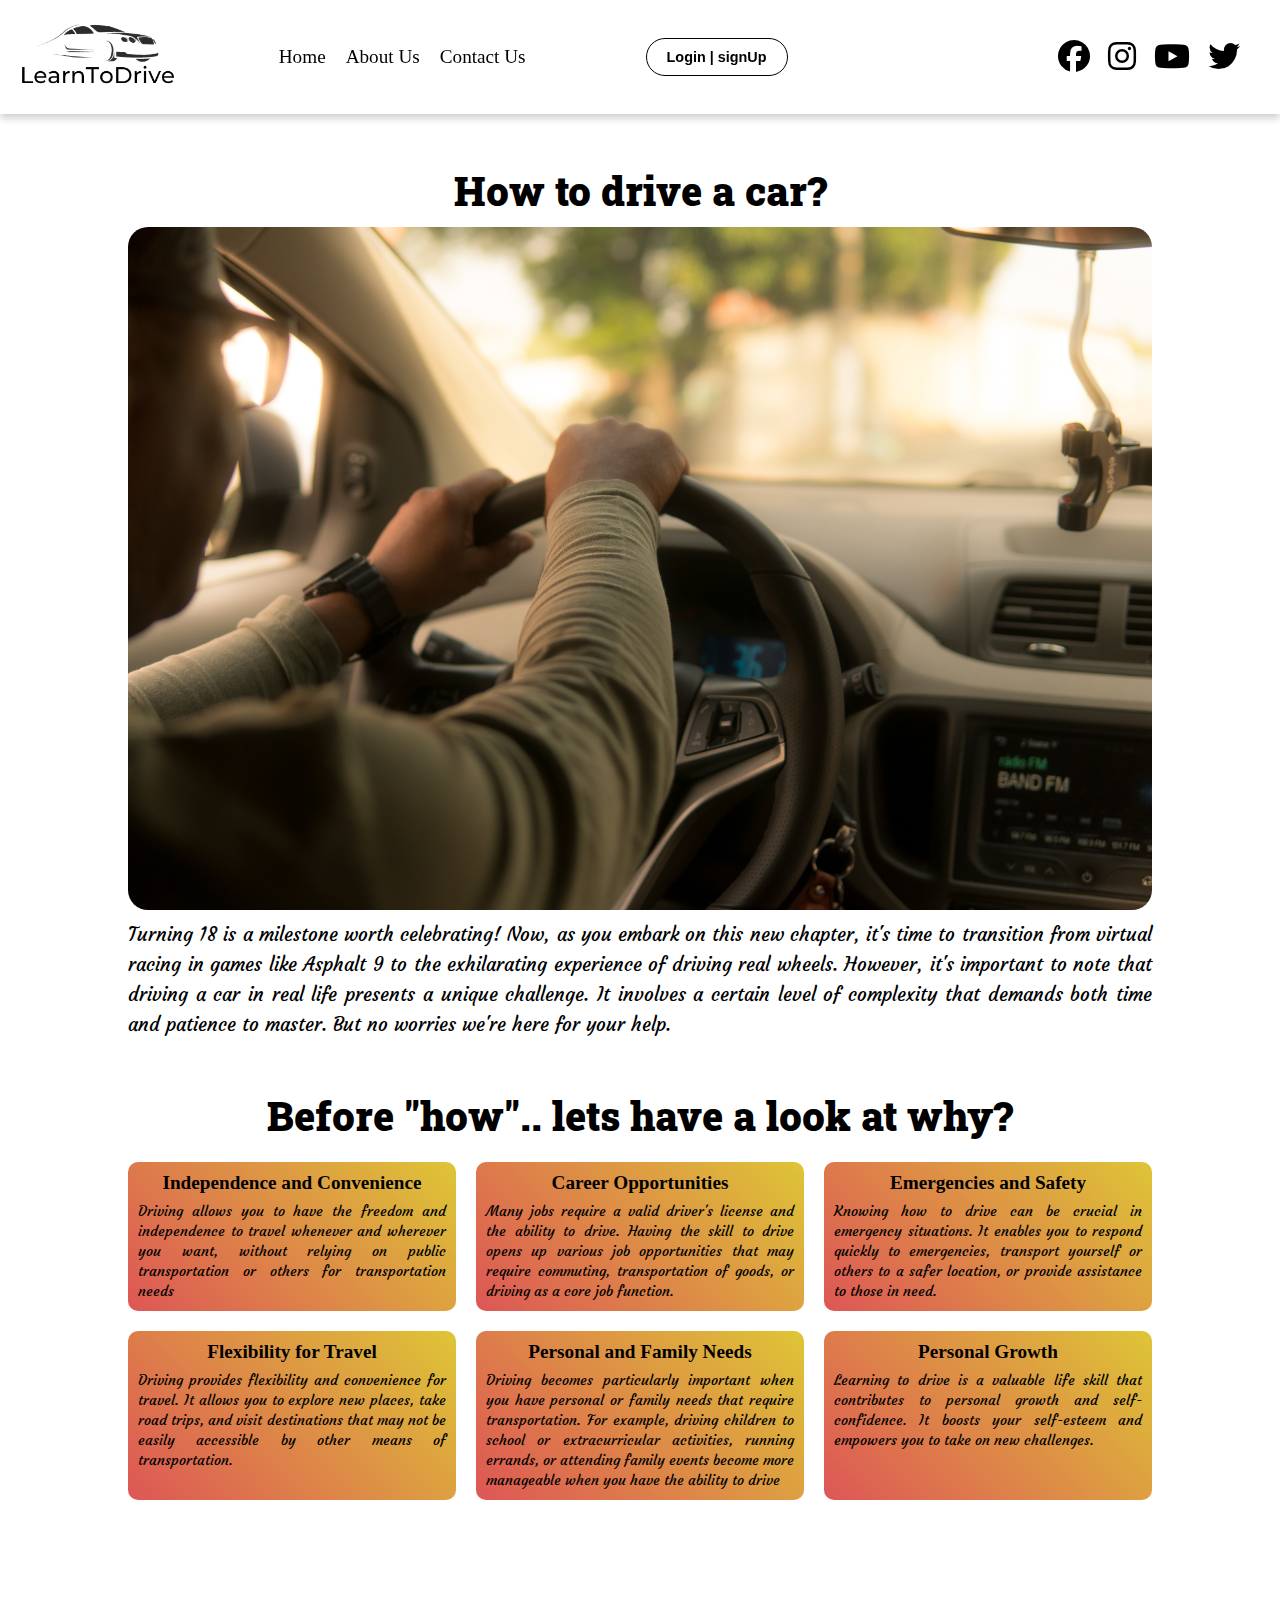
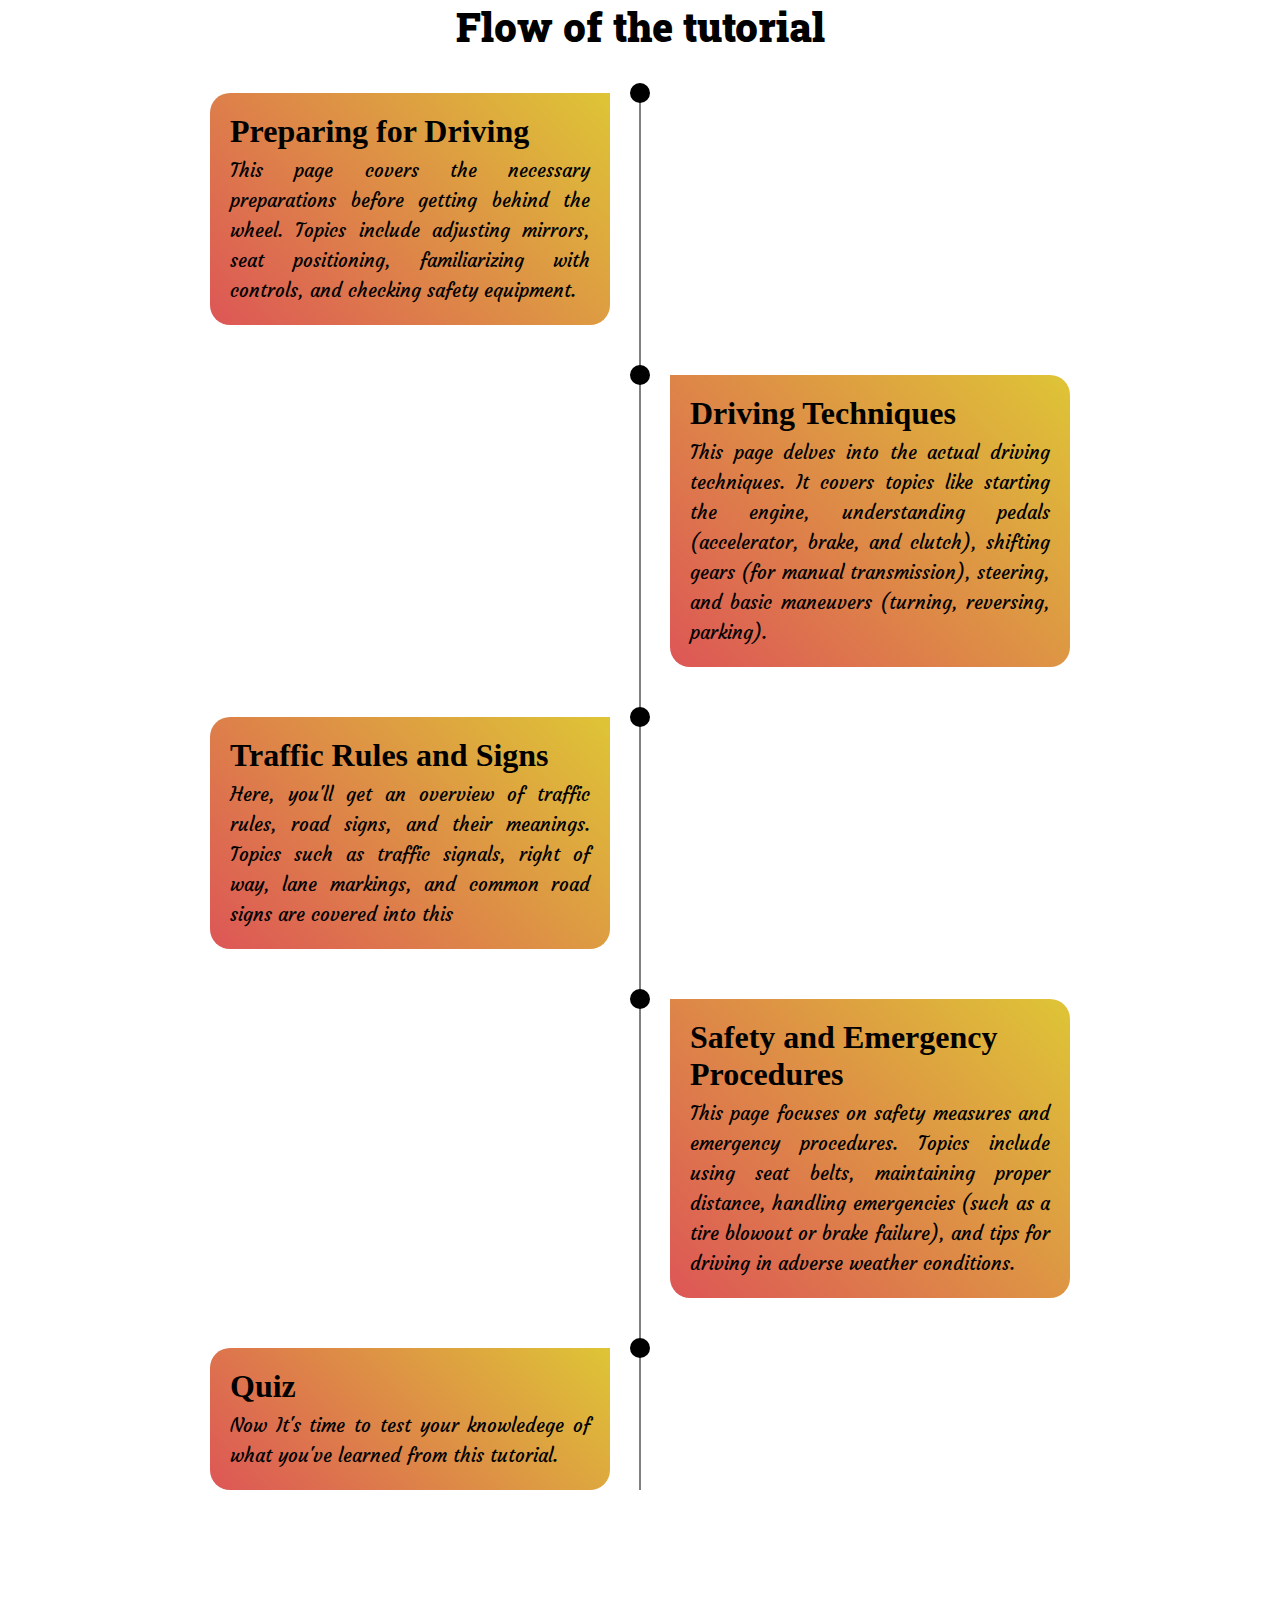
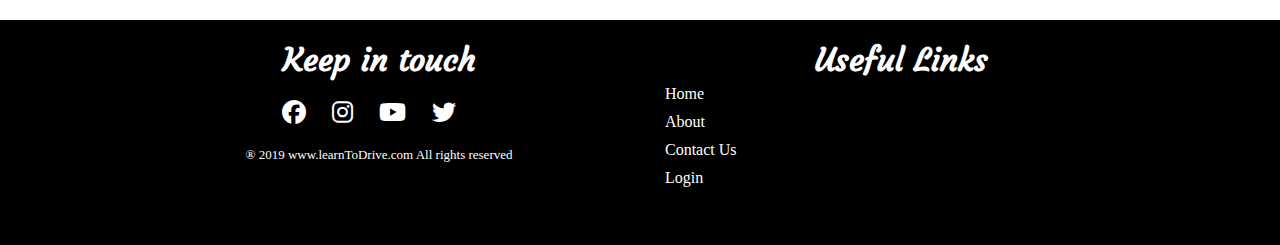
==== Src/index.html @ 408ba585 "Home page completed" ====
<!DOCTYPE html>
<html lang="en">

<head>
    <meta charset="UTF-8">
    <meta http-equiv="X-UA-Compatible" content="IE=edge">
    <meta name="viewport" content="width=device-width, initial-scale=1.0">
    <title>Home</title>
    <link rel="stylesheet" href="https://cdnjs.cloudflare.com/ajax/libs/font-awesome/6.4.0/css/all.min.css">
    <link rel="preconnect" href="https://fonts.googleapis.com">
    <link rel="preconnect" href="https://fonts.gstatic.com" crossorigin>
    <link href="https://fonts.googleapis.com/css2?family=Kalam:wght@300;400;700&display=swap" rel="stylesheet">
    <link href="https://fonts.googleapis.com/css2?family=Roboto+Slab:wght@400;500;700;900&display=swap"
        rel="stylesheet">
    <link rel="stylesheet" href="Styles\styles.css">
    <script src="Js\index.js"></script>
</head>

<body>
    <section class="hero">
        <nav class="navbar">
            <div class="nav-logo">
                <img src="\Public\Images\2-removebg-preview.png" alt="">
            </div>
            <div class="dropdown">
                <ul class="drop-links">
                    <li><a href="#">Home</a></li>
                    <li><a href="#">About Us</a></li>
                    <li><a href="#">Contact Us</a></li>
                    <li><button class="dropdown-login">Login | signUp</button></li>
                </ul>
            </div>
            <ul class="nav-links">
                <li><a href="#">Home</a></li>
                <li><a href="#">About Us</a></li>
                <li><a href="#">Contact Us</a></li>
            </ul>
            <button class="login">Login | signUp</button>
            <div class="quick-links">
                <i class="fa-brands fa-facebook"></i>
                <i class="fa-brands fa-instagram"></i>
                <i class="fa-brands fa-youtube"></i>
                <i class="fa-brands fa-twitter"></i>
            </div>

            <div class="burger" id="burger">
                <i class="fa-solid fa-bars"></i>
            </div>
        </nav>

        <div class="intro">
            <h1 class="heading">How to drive a car?</h1>
            <img src="\Public\Images\img1_intro.jpg" alt="">
            <p>
                Turning 18 is a milestone worth celebrating! Now, as you embark on this new chapter, it's time to
                transition from virtual racing in games like Asphalt 9 to the exhilarating experience of driving real
                wheels. However, it's important to note that driving a car in real life presents a unique challenge. It
                involves a certain level of complexity that demands both time and patience to master.
                But no worries we're here for your help.
            </p>
        </div>
        <h1 class="heading">
            Before "how".. lets have a look at why?
        </h1>
        <div class="why intro">
            <div class="item">
                <h2>Independence and Convenience</h2>
                <p>Driving allows you to have the freedom and independence to travel whenever and wherever you want,
                    without relying on public transportation or others for transportation needs</p>
            </div>
            <div class="item">
                <h2>Career Opportunities</h2>
                <p>Many jobs require a valid driver's license and the ability to drive. Having the skill to drive opens
                    up various job opportunities that may require commuting, transportation of goods, or driving as a
                    core job function.</p>
            </div>
            <div class="item">
                <h2>Emergencies and Safety</h2>
                <p> Knowing how to drive can be crucial in emergency situations. It enables you to respond quickly to
                    emergencies, transport yourself or others to a safer location, or provide assistance to those in
                    need.</p>
            </div>
            <div class="item">
                <h2>Flexibility for Travel</h2>
                <p>Driving provides flexibility and convenience for travel. It allows you to explore new places, take
                    road trips, and visit destinations that may not be easily accessible by other means of
                    transportation.</p>
            </div>
            <div class="item">
                <h2>Personal and Family Needs</h2>
                <p> Driving becomes particularly important when you have personal or family needs that require
                    transportation. For example, driving children to school or extracurricular activities, running
                    errands, or attending family events become more manageable when you have the ability to drive</p>
            </div>
            <div class="item">
                <h2>Personal Growth</h2>
                <p> Learning to drive is a valuable life skill that contributes to personal growth and self-confidence.
                    It boosts your self-esteem and empowers you to take on new challenges.</p>
            </div>
        </div>
    </section>
    <section class="main intro">
        <h1 class="heading">Flow of the tutorial</h1>
        <div class="main-container">
            <div class="timeline">
                <ul>
                    <li>
                        <div class="item-container">
                            <h1>Preparing for Driving</h1>
                            <p>This page covers the necessary preparations before getting behind the wheel. Topics
                                include adjusting mirrors, seat positioning, familiarizing with controls, and checking
                                safety equipment.</p>
                        </div>
                    </li>
                    <li>
                        <div class="item-container">
                            <h1>Driving Techniques</h1>
                            <p>This page delves into the actual driving techniques. It covers topics like starting the
                                engine, understanding pedals (accelerator, brake, and clutch), shifting gears (for
                                manual transmission), steering, and basic maneuvers (turning, reversing, parking).</p>
                        </div>
                    </li>
                    <li>
                        <div class="item-container">
                            <h1>Traffic Rules and Signs</h1>
                            <p>Here, you'll get an overview of traffic rules, road signs, and their meanings. Topics
                                such as traffic signals, right of way, lane markings, and common road signs are covered
                                into this</p>
                        </div>
                    </li>
                    <li>
                        <div class="item-container">
                            <h1>Safety and Emergency Procedures</h1>
                            <p>This page focuses on safety measures and emergency procedures. Topics include using seat
                                belts, maintaining proper distance, handling emergencies (such as a tire blowout or
                                brake failure), and tips for driving in adverse weather conditions.</p>
                        </div>
                    </li>
                    <li>
                        <div class="item-container">
                            <h1>Quiz</h1>
                            <p>
                                Now It's time to test your knowledege of what you've learned from this tutorial.
                            </p>
                        </div>
                    </li>
                </ul>
            </div>
        </div>
    </section>

    <section class="footer">
        <div class="footer-container">
            <div class="footer-item">
                <h1>Keep in touch</h1>
                <div class="footer-quick-links">
                    <i class="fa-brands fa-facebook"></i>
                    <i class="fa-brands fa-instagram"></i>
                    <i class="fa-brands fa-youtube"></i>
                    <i class="fa-brands fa-twitter"></i>
                </div>
                <p>® 2019 www.learnToDrive.com All rights reserved</p>
            </div>
            <div class="footer-item ">
                <h1>Useful Links</h1>
                <ul>
                    <li><a href="">Home</a></li>
                    <li><a href="">About</a></li>
                    <li><a href="">Contact Us</a></li>
                    <li><a href="">Login</a></li>
                </ul>
            </div>

        </div>
    </section>

    <script>
        
        var burger = document.querySelector("#burger");
        var dropdown = document.querySelector(".dropdown");
        var intro = document.querySelector(".intro");
        burger.onclick = function () {
            if (dropdown.style.display === "none") {
                dropdown.style.display = "block";
                intro.style.marginTop = "200px";
                burger.innerHTML = '<i class="fa-solid fa-x"></i>';
            } else {
                dropdown.style.display = "none";
                intro.style.marginTop = "80px";
                burger.innerHTML = '<i class="fa-solid fa-bars"></i>'
            }
        }

    </script>
</body>

</html>
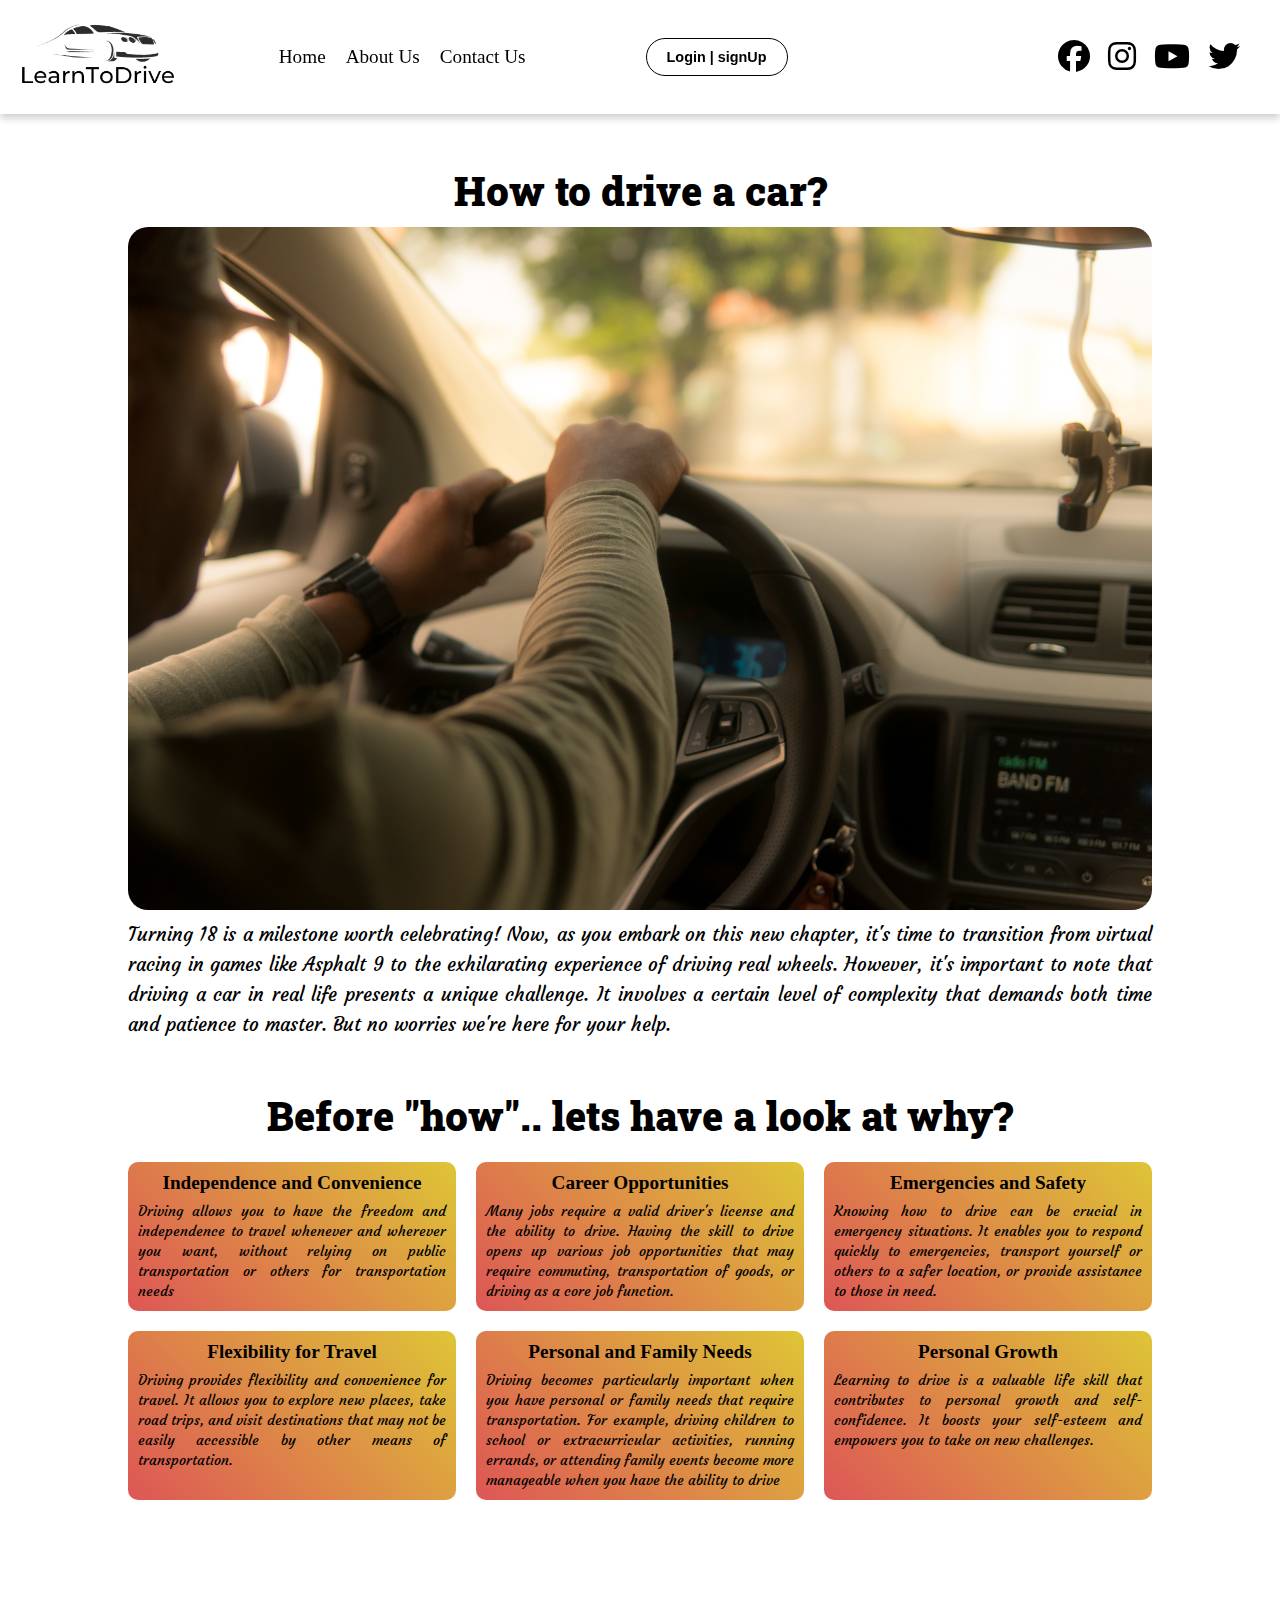
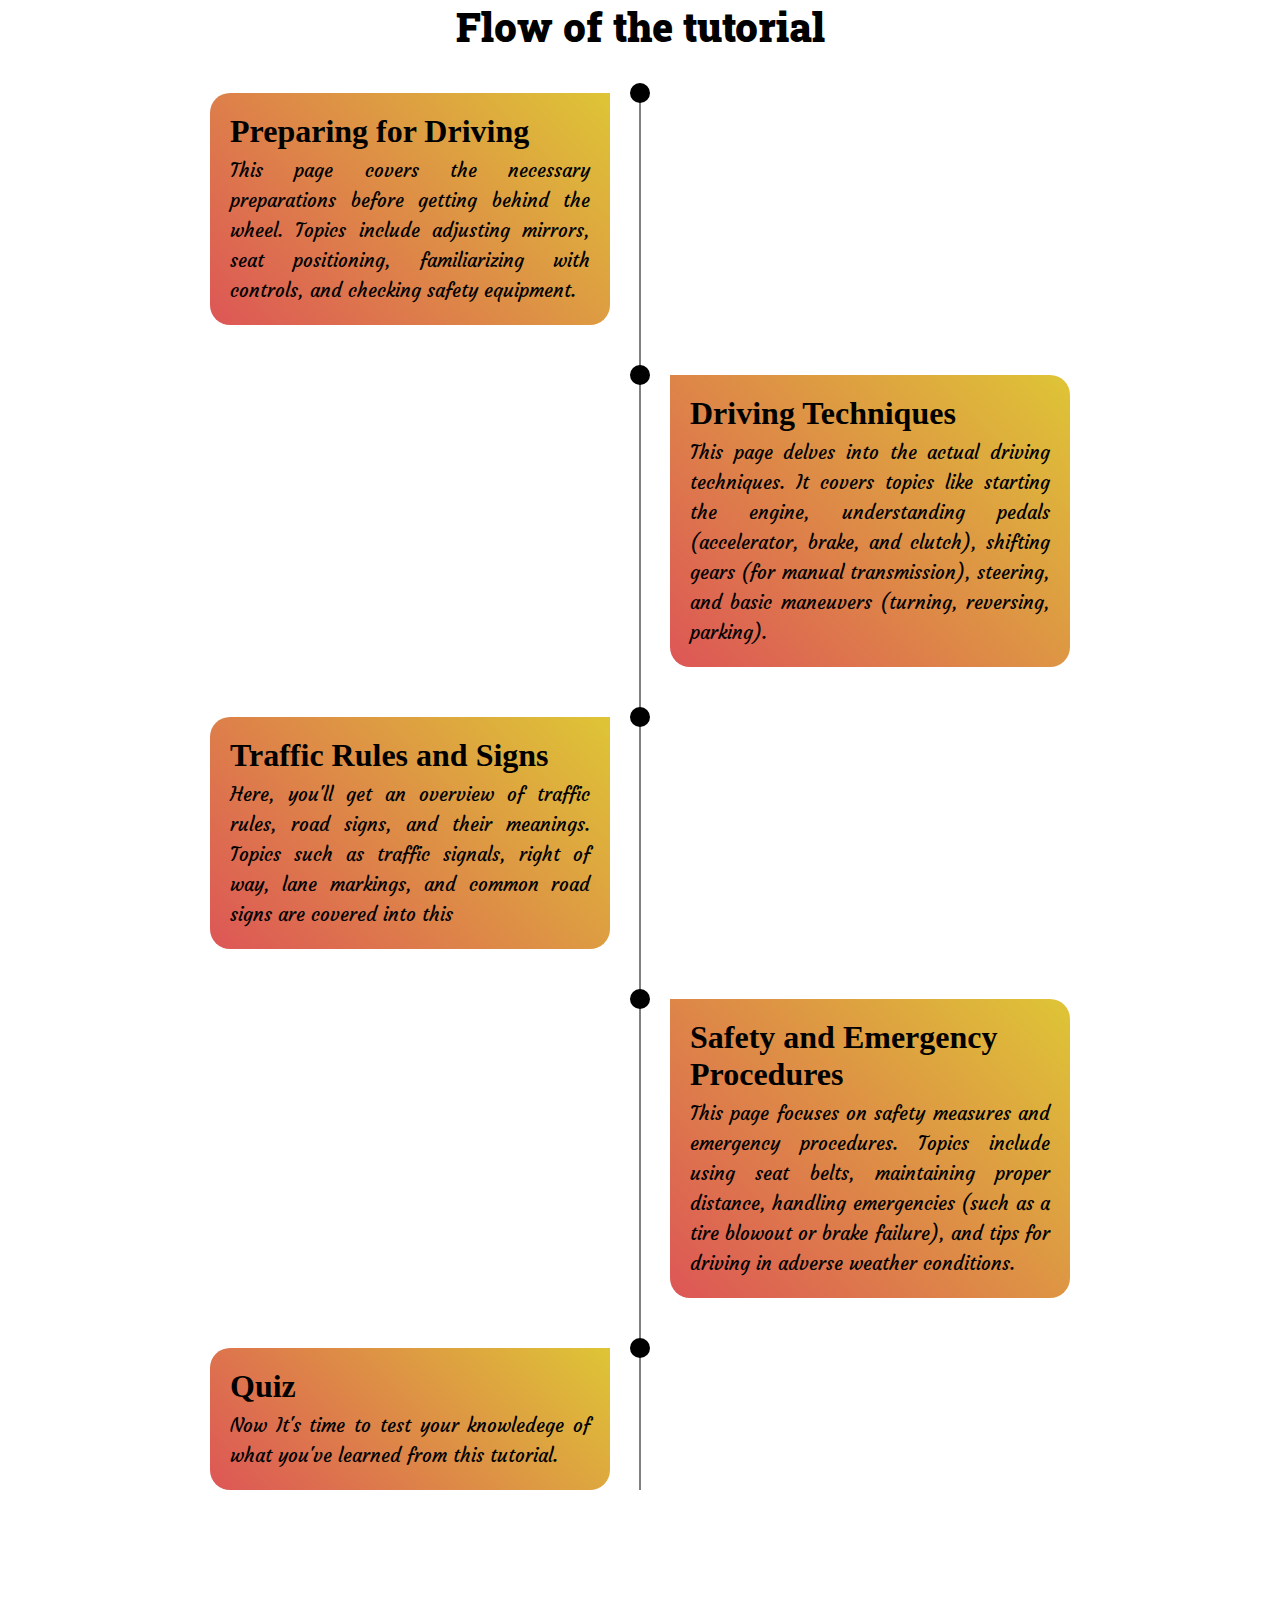
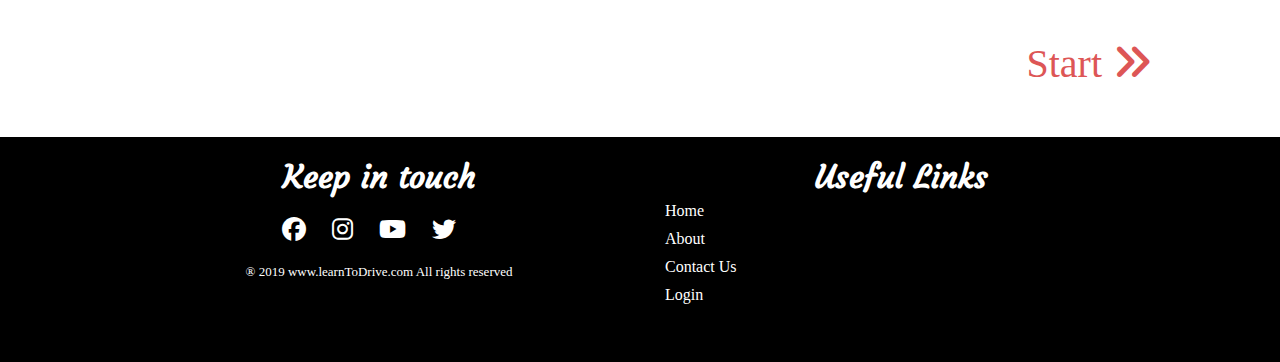
==== commit a01dfdf7: "Website completed except quiz page" ====
--- a/Src/index.html
+++ b/Src/index.html
@@ -13,7 +13,6 @@
     <link href="https://fonts.googleapis.com/css2?family=Roboto+Slab:wght@400;500;700;900&display=swap"
         rel="stylesheet">
     <link rel="stylesheet" href="Styles\styles.css">
-    <script src="Js\index.js"></script>
 </head>
 
 <body>
@@ -24,18 +23,18 @@
             </div>
             <div class="dropdown">
                 <ul class="drop-links">
-                    <li><a href="#">Home</a></li>
-                    <li><a href="#">About Us</a></li>
-                    <li><a href="#">Contact Us</a></li>
-                    <li><button class="dropdown-login">Login | signUp</button></li>
+                    <li><a href="index.html">Home</a></li>
+                    <li><a href="about.html">About Us</a></li>
+                    <li><a href="contact.html">Contact Us</a></li>
+                    <li><button class="dropdown-login"><a href="login.html">Login | signUp</a></button></li>
                 </ul>
             </div>
             <ul class="nav-links">
-                <li><a href="#">Home</a></li>
-                <li><a href="#">About Us</a></li>
-                <li><a href="#">Contact Us</a></li>
+                <li><a href="index.html">Home</a></li>
+                <li><a href="about.html">About Us</a></li>
+                <li><a href="contact.html">Contact Us</a></li>
             </ul>
-            <button class="login">Login | signUp</button>
+            <button class="login"><a href="login.html">Login | signUp</a></button>
             <div class="quick-links">
                 <i class="fa-brands fa-facebook"></i>
                 <i class="fa-brands fa-instagram"></i>
@@ -148,6 +147,14 @@
             </div>
         </div>
     </section>
+    <div class="next-prev">
+        <div >
+            <!-- <a href="index.html"><i class="fa-solid fa-angles-left"></i> Home </a>  -->
+        </div>
+        <div>
+            <a href="tut1.html">Start <i class="fa-solid fa-angles-right"></i></a>
+        </div>
+    </div>
 
     <section class="footer">
         <div class="footer-container">
@@ -164,34 +171,16 @@
             <div class="footer-item ">
                 <h1>Useful Links</h1>
                 <ul>
-                    <li><a href="">Home</a></li>
-                    <li><a href="">About</a></li>
-                    <li><a href="">Contact Us</a></li>
-                    <li><a href="">Login</a></li>
+                    <li><a href="index.html">Home</a></li>
+                    <li><a href="about.html">About</a></li>
+                    <li><a href="contact.html">Contact Us</a></li>
+                    <li><a href="login.html">Login</a></li>
                 </ul>
             </div>
 
         </div>
     </section>
-
-    <script>
-        
-        var burger = document.querySelector("#burger");
-        var dropdown = document.querySelector(".dropdown");
-        var intro = document.querySelector(".intro");
-        burger.onclick = function () {
-            if (dropdown.style.display === "none") {
-                dropdown.style.display = "block";
-                intro.style.marginTop = "200px";
-                burger.innerHTML = '<i class="fa-solid fa-x"></i>';
-            } else {
-                dropdown.style.display = "none";
-                intro.style.marginTop = "80px";
-                burger.innerHTML = '<i class="fa-solid fa-bars"></i>'
-            }
-        }
-
-    </script>
+    <script src="Js\index.js"></script>
 </body>
 
 </html>